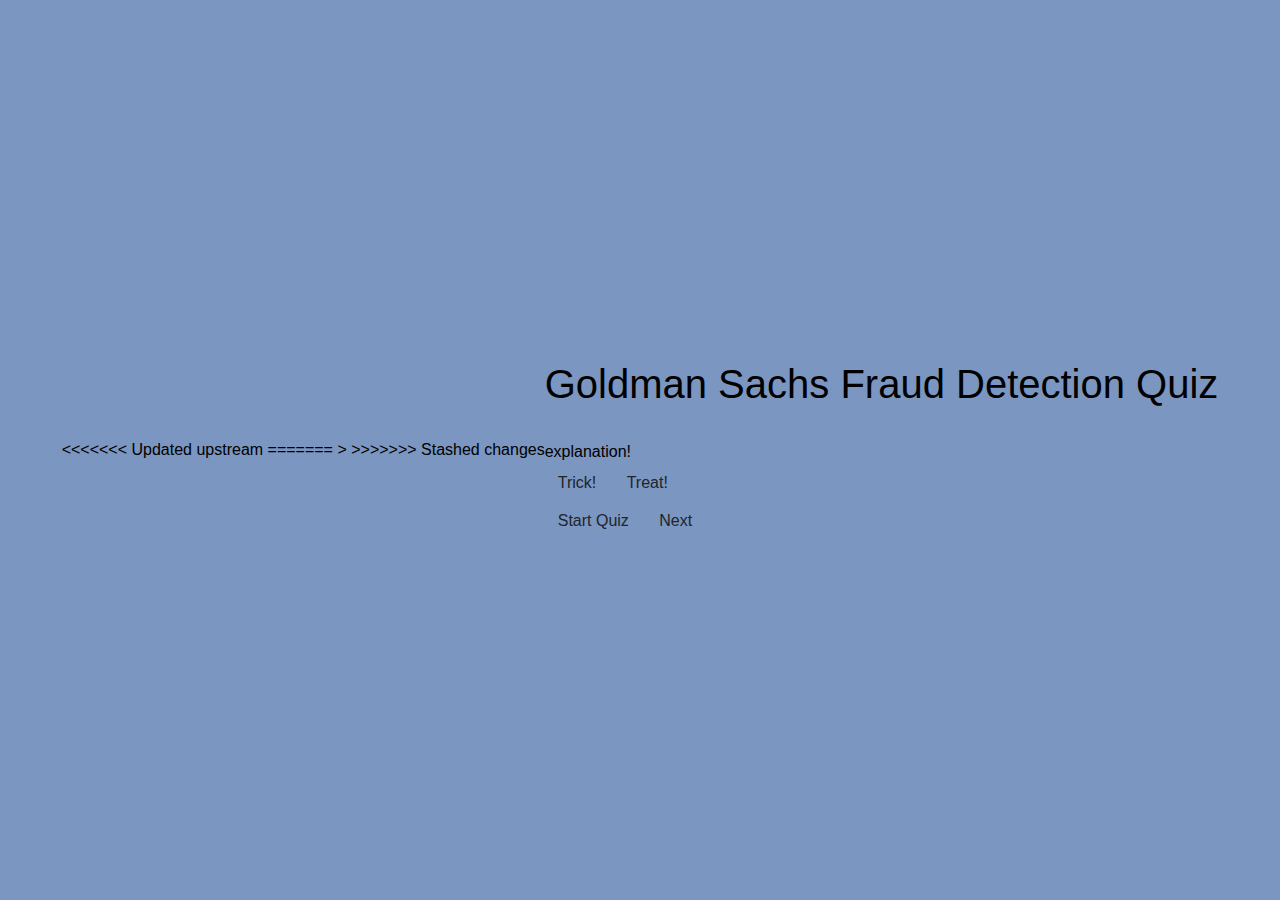
==== index.html @ b5e79e9a "213" ====
<!DOCTYPE html>
<html lang="en">
<head>
    <meta charset="UTF-8">
    <meta name="viewport" content="width=device-width, initial-scale=1.0">
    <title>Fraud Detection Quiz</title>
    <link rel="stylesheet" href="https://cdn.jsdelivr.net/npm/bootstrap@4.4.1/dist/css/bootstrap.min.css" integrity="sha384-Vkoo8x4CGsO3+Hhxv8T/Q5PaXtkKtu6ug5TOeNV6gBiFeWPGFN9MuhOf23Q9Ifjh" crossorigin="anonymous">
    <link rel="stylesheet" href="styles.css">
</head>
<<<<<<< Updated upstream
<body>
=======
<body>>
    </nav>
>>>>>>> Stashed changes
    <div class="quiz-container">
        <h1>Goldman Sachs Fraud Detection Quiz</h1>
        <img id = "question-img">
        <div id = "explanation" class = "hide">explanation!</div>
        <div id="buttons" class="btn-container">
            <button id = "trick" class = "btn hide">Trick!</button>
            <button id = "treat" class = "btn hide">Treat!</button>
        </div>

        <div class="controls">
            <button id="start-btn" class="btn">Start Quiz</button>
            <button id="next-btn" class="btn hide">Next</button>
        </div>
    </div>
    <script src="script.js"></script>
</body>
</html>
---- styles.css ----
/* Base Styles */
body {
    font-family: 'Red Hat Display', sans-serif;
    background-color: rgb(122, 150, 193);
    color: black;
    display: flex;
    justify-content: center;
    align-items: center;
    height: 100vh;
    margin: 0;
    padding: 0;
}

/* Container */
.container {
    width: 100%;
    max-width: 1200px;
    position: relative;
}

/* Header */
header {
    position: absolute;
    top: -30%;
    left: 0;
    width: 100%;
    display: flex;
    justify-content: space-between;
    align-items: center;
    padding: 20px 30px;
    box-sizing: border-box;
}

.logo {
    height: 70px;
    width: auto;
}

/* Spookify Button */
.spookify-btn {
    background-color: black;
    color: white;
    border: none;
    padding: 10px 20px;
    cursor: pointer;
    font-size: 18px;
    border-radius: 5px;
    outline: none;
}

.spookify-btn:hover {
    background-color: white;
    color: black;
}

/* Main Content Layout */
.content {
    display: flex;
    align-items: center;
    justify-content: space-between;
    padding-top: 100px; /* Creates space from the header */
    padding-right: 30px; /* Adds space on the right side */
    padding-left: 30px; /* Adds space on the left side */
    padding-bottom: 100px;
}

/* Welcome Text */
.welcome-text {
    max-width: 50%;
    padding-left: 30px;
    color: #fff;
}

.welcome-text h1 {
    font-size: 70px;
    margin: 0;
    line-height: 1.2;
}

.welcome-text p {
    font-size: 34px;
    margin-top: 10px;
}

/* Sign-In Box */
.sign-in-box {
    background-color: white;
    border-radius: 15px;
    padding: 30px;
    box-shadow: 0 4px 8px rgba(0, 0, 0, 0.2);
    width: 400px;
    display: inline-block;
    margin-right: 30px; /* Adds margin to ensure it doesn't touch the right side */
}

form {
    display: flex;
    flex-direction: column;
}

input[type="text"], input[type="password"] {
    padding: 15px;
    margin: 15px 0;
    font-size: 18px;
    border: 1px solid #ccc;
    border-radius: 15px;
}

.submit-btn {
    background-color: rgb(122, 150, 193);
    color: white;
    padding: 15px;
    padding-right: 30px; /* Added extra padding to the right */
    font-size: 18px;
    border: none;
    border-radius: 15px;
    cursor: pointer;
    margin-top: 15px;
}

.submit-btn:hover {
    background-color: black;
}

/* Spooky Mode Styles */
.spooky-mode body {
    background-color: black;
    color: white;
}

.spooky-mode .sign-in-box {
    background-color: #2c003e;
}

.spooky-mode .submit-btn {
    background-color: #640032;
}

.spooky-mode .spookify-btn {
    background-color: #640032;
    color: #ff006e;
}
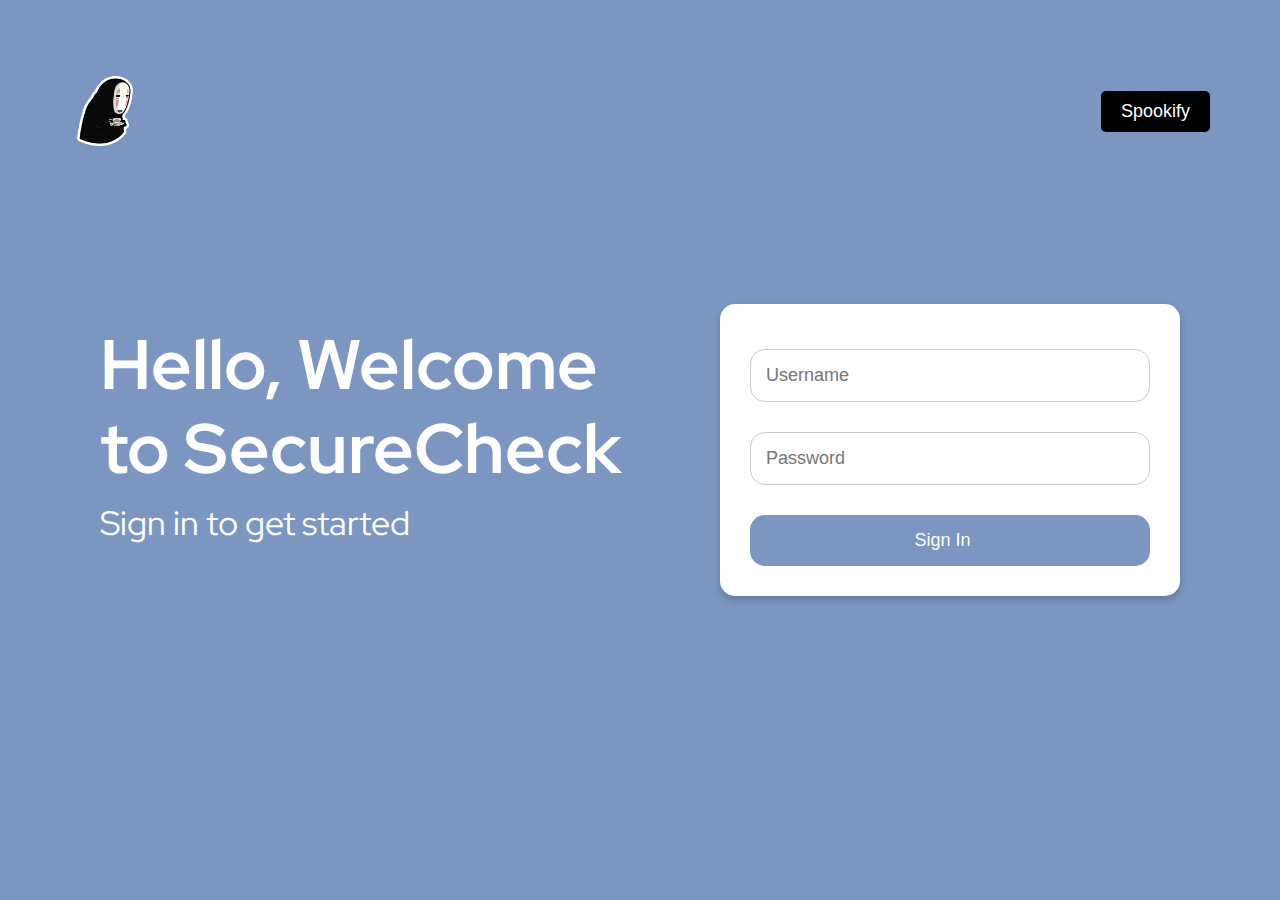
==== commit cb286c76: "213" ====
--- a/index.html
+++ b/index.html
@@ -3,30 +3,34 @@
 <head>
     <meta charset="UTF-8">
     <meta name="viewport" content="width=device-width, initial-scale=1.0">
-    <title>Fraud Detection Quiz</title>
-    <link rel="stylesheet" href="https://cdn.jsdelivr.net/npm/bootstrap@4.4.1/dist/css/bootstrap.min.css" integrity="sha384-Vkoo8x4CGsO3+Hhxv8T/Q5PaXtkKtu6ug5TOeNV6gBiFeWPGFN9MuhOf23Q9Ifjh" crossorigin="anonymous">
+    <title>SecureCheck - Sign In</title>
+    <link rel="preconnect" href="https://fonts.googleapis.com">
+    <link rel="preconnect" href="https://fonts.gstatic.com" crossorigin>
+    <link href="https://fonts.googleapis.com/css2?family=Red+Hat+Display:wght@500&display=swap" rel="stylesheet">
     <link rel="stylesheet" href="styles.css">
 </head>
-<<<<<<< Updated upstream
 <body>
-=======
-<body>>
-    </nav>
->>>>>>> Stashed changes
-    <div class="quiz-container">
-        <h1>Goldman Sachs Fraud Detection Quiz</h1>
-        <img id = "question-img">
-        <div id = "explanation" class = "hide">explanation!</div>
-        <div id="buttons" class="btn-container">
-            <button id = "trick" class = "btn hide">Trick!</button>
-            <button id = "treat" class = "btn hide">Treat!</button>
-        </div>
-
-        <div class="controls">
-            <button id="start-btn" class="btn">Start Quiz</button>
-            <button id="next-btn" class="btn hide">Next</button>
-        </div>
+    <div class="container">
+        <header>
+            <img src="noface.png" alt="SecureCheck Logo" class="logo">
+            <button id="spookify-btn" class="spookify-btn">Spookify</button>
+        </header>
+        <main>
+            <div class="content">
+                <div class="welcome-text">
+                    <h1>Hello, Welcome to SecureCheck</h1>
+                    <p>Sign in to get started</p>
+                </div>
+                <div class="sign-in-box">
+                    <form id="sign-in-form" action="kahoot.html">
+                        <input type="text" id="username" placeholder="Username" required>
+                        <input type="password" id="password" placeholder="Password" required>
+                        <button type="submit" class="submit-btn">Sign In</button>
+                    </form>
+                </div>
+            </div>
+        </main>
     </div>
     <script src="script.js"></script>
 </body>
-</html>
+</html>--- a/styles.css
+++ b/styles.css
@@ -80,6 +80,7 @@
 .welcome-text p {
     font-size: 34px;
     margin-top: 10px;
+<<<<<<< Updated upstream
 }
 
 /* Sign-In Box */
@@ -139,4 +140,65 @@
 .spooky-mode .spookify-btn {
     background-color: #640032;
     color: #ff006e;
-}
+=======
+>>>>>>> Stashed changes
+}
+
+/* Sign-In Box */
+.sign-in-box {
+    background-color: white;
+    border-radius: 15px;
+    padding: 30px;
+    box-shadow: 0 4px 8px rgba(0, 0, 0, 0.2);
+    width: 400px;
+    display: inline-block;
+    margin-right: 30px; /* Adds margin to ensure it doesn't touch the right side */
+}
+
+form {
+    display: flex;
+    flex-direction: column;
+}
+
+input[type="text"], input[type="password"] {
+    padding: 15px;
+    margin: 15px 0;
+    font-size: 18px;
+    border: 1px solid #ccc;
+    border-radius: 15px;
+}
+
+.submit-btn {
+    background-color: rgb(122, 150, 193);
+    color: white;
+    padding: 15px;
+    padding-right: 30px; /* Added extra padding to the right */
+    font-size: 18px;
+    border: none;
+    border-radius: 15px;
+    cursor: pointer;
+    margin-top: 15px;
+}
+
+.submit-btn:hover {
+    background-color: black;
+}
+
+/* Spooky Mode Styles */
+.spooky-mode body {
+    background-color: black;
+    color: white;
+}
+
+.spooky-mode .sign-in-box {
+    background-color: #2c003e;
+}
+
+.spooky-mode .submit-btn {
+    background-color: #640032;
+}
+
+.spooky-mode .spookify-btn {
+    background-color: #640032;
+    color: #ff006e;
+}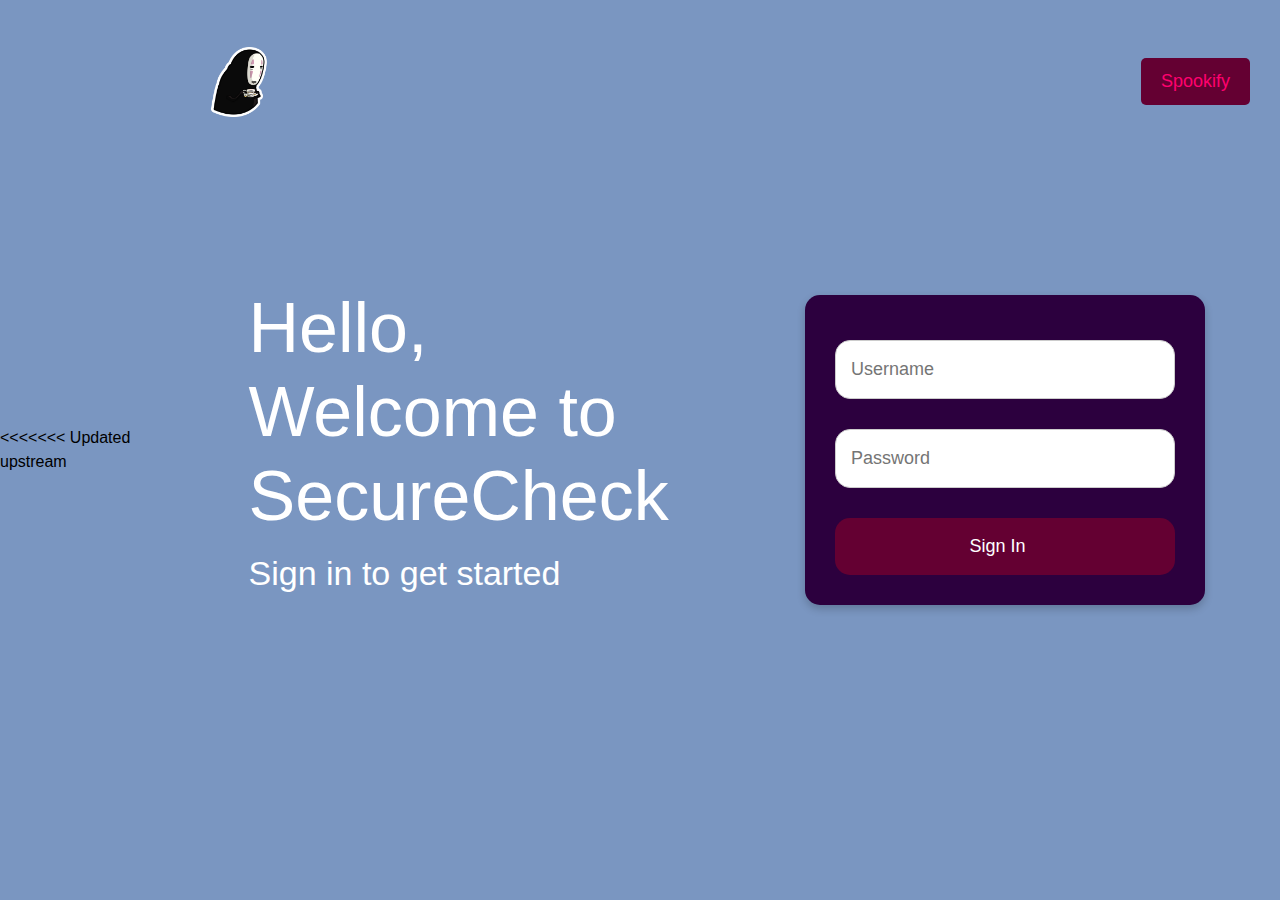
==== commit 32e7dcff: "123" ====
--- a/index.html
+++ b/index.html
@@ -3,14 +3,13 @@
 <head>
     <meta charset="UTF-8">
     <meta name="viewport" content="width=device-width, initial-scale=1.0">
-    <title>SecureCheck - Sign In</title>
-    <link rel="preconnect" href="https://fonts.googleapis.com">
-    <link rel="preconnect" href="https://fonts.gstatic.com" crossorigin>
-    <link href="https://fonts.googleapis.com/css2?family=Red+Hat+Display:wght@500&display=swap" rel="stylesheet">
+    <title>Fraud Detection Quiz</title>
+    <link rel="stylesheet" href="https://cdn.jsdelivr.net/npm/bootstrap@4.4.1/dist/css/bootstrap.min.css" integrity="sha384-Vkoo8x4CGsO3+Hhxv8T/Q5PaXtkKtu6ug5TOeNV6gBiFeWPGFN9MuhOf23Q9Ifjh" crossorigin="anonymous">
     <link rel="stylesheet" href="styles.css">
 </head>
+<<<<<<< Updated upstream
 <body>
-    <div class="container">
+    <div class="container spooky-mode">
         <header>
             <img src="noface.png" alt="SecureCheck Logo" class="logo">
             <button id="spookify-btn" class="spookify-btn">Spookify</button>
@@ -33,4 +32,4 @@
     </div>
     <script src="script.js"></script>
 </body>
-</html>+</html>
--- a/styles.css
+++ b/styles.css
@@ -80,7 +80,6 @@
 .welcome-text p {
     font-size: 34px;
     margin-top: 10px;
-<<<<<<< Updated upstream
 }
 
 /* Sign-In Box */
@@ -140,8 +139,6 @@
 .spooky-mode .spookify-btn {
     background-color: #640032;
     color: #ff006e;
-=======
->>>>>>> Stashed changes
 }
 
 /* Sign-In Box */
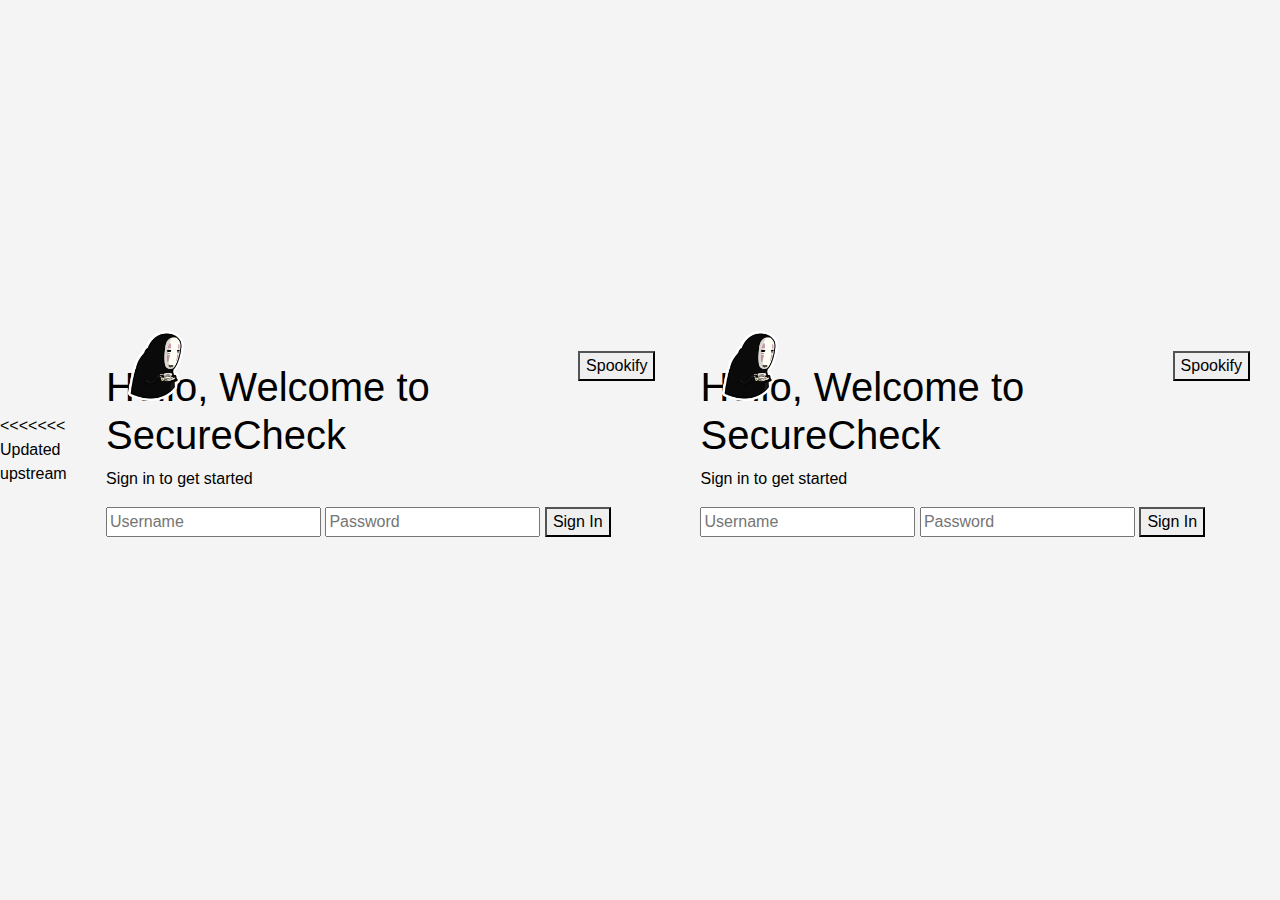
==== commit dd9789e0: "123" ====
--- a/index.html
+++ b/index.html
@@ -33,3 +33,39 @@
     <script src="script.js"></script>
 </body>
 </html>
+<!DOCTYPE html>
+<html lang="en">
+<head>
+    <meta charset="UTF-8">
+    <meta name="viewport" content="width=device-width, initial-scale=1.0">
+    <title>SecureCheck - Sign In</title>
+    <link rel="preconnect" href="https://fonts.googleapis.com">
+    <link rel="preconnect" href="https://fonts.gstatic.com" crossorigin>
+    <link href="https://fonts.googleapis.com/css2?family=Red+Hat+Display:wght@500&display=swap" rel="stylesheet">
+    <link rel="stylesheet" href="styles.css">
+</head>
+<body>
+    <div class="container">
+        <header>
+            <img src="noface.png" alt="SecureCheck Logo" class="logo">
+            <button id="spookify-btn" class="spookify-btn">Spookify</button>
+        </header>
+        <main>
+            <div class="content">
+                <div class="welcome-text">
+                    <h1>Hello, Welcome to SecureCheck</h1>
+                    <p>Sign in to get started</p>
+                </div>
+                <div class="sign-in-box">
+                    <form id="sign-in-form" action="kahoot.html">
+                        <input type="text" id="username" placeholder="Username" required>
+                        <input type="password" id="password" placeholder="Password" required>
+                        <button type="submit" class="submit-btn">Sign In</button>
+                    </form>
+                </div>
+            </div>
+        </main>
+    </div>
+    <script src="script.js"></script>
+</body>
+</html>--- a/styles.css
+++ b/styles.css
@@ -4,6 +4,8 @@
     background-color: rgb(122, 150, 193);
     color: black;
     display: flex;
+    font-family: Arial, sans-serif;
+    background-color: #f4f4f4;
     justify-content: center;
     align-items: center;
     height: 100vh;
@@ -34,6 +36,16 @@
 .logo {
     height: 70px;
     width: auto;
+.quiz-container {
+    position: relative;
+    width: 100%;
+    height: 60%;
+    text-align: center;
+    border: 2px solid #333;
+    border-radius: 10px;
+    padding: 20px;
+    background-color: #fff;
+    box-shadow: 0 4px 8px rgba(0, 0, 0, 0.2);
 }
 
 /* Spookify Button */
--- a/styles.css
+++ b/styles.css
@@ -4,6 +4,8 @@
     background-color: rgb(122, 150, 193);
     color: black;
     display: flex;
+    font-family: Arial, sans-serif;
+    background-color: #f4f4f4;
     justify-content: center;
     align-items: center;
     height: 100vh;
@@ -34,6 +36,16 @@
 .logo {
     height: 70px;
     width: auto;
+.quiz-container {
+    position: relative;
+    width: 100%;
+    height: 60%;
+    text-align: center;
+    border: 2px solid #333;
+    border-radius: 10px;
+    padding: 20px;
+    background-color: #fff;
+    box-shadow: 0 4px 8px rgba(0, 0, 0, 0.2);
 }
 
 /* Spookify Button */
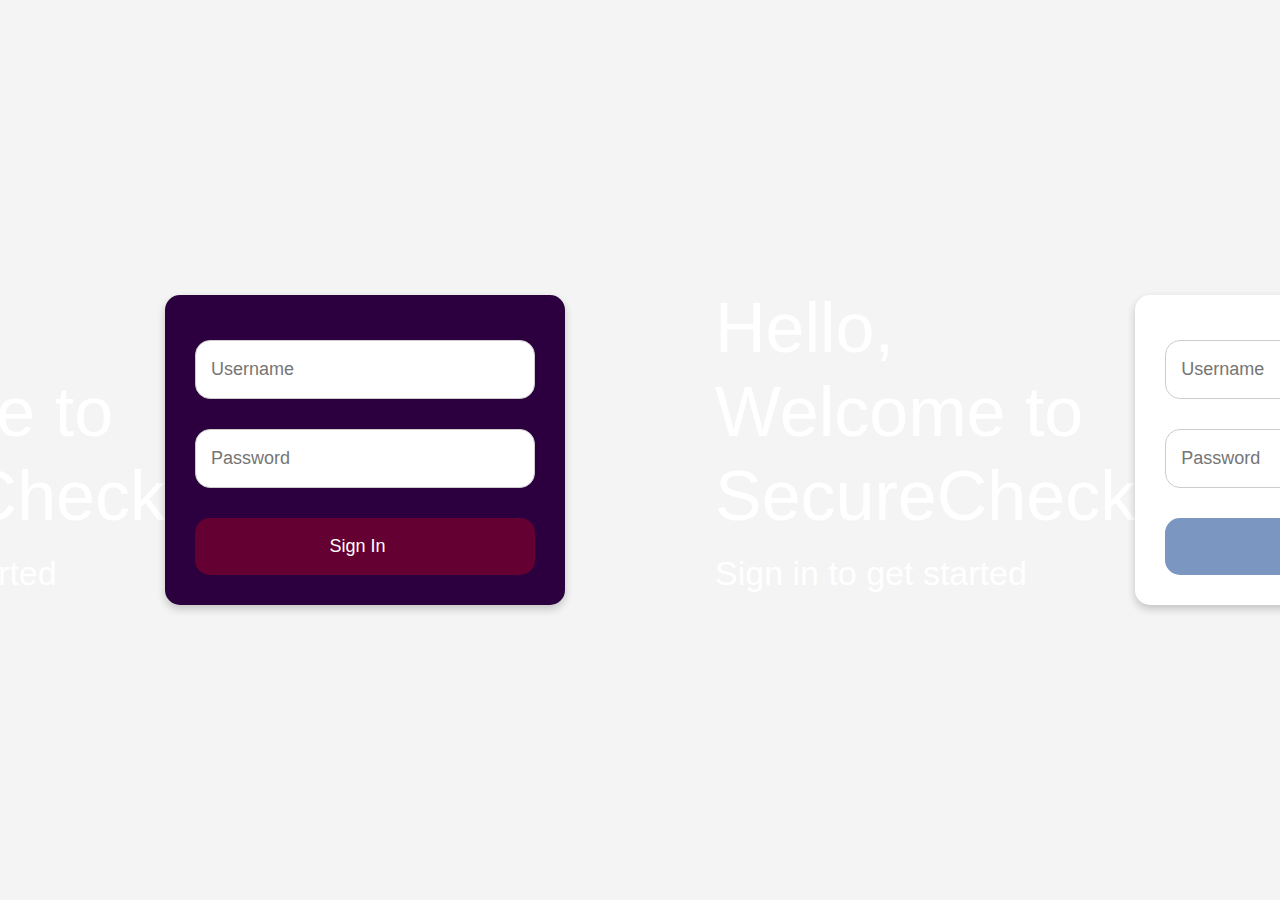
==== commit d2999618: "buttons" ====
--- a/index.html
+++ b/index.html
@@ -7,7 +7,6 @@
     <link rel="stylesheet" href="https://cdn.jsdelivr.net/npm/bootstrap@4.4.1/dist/css/bootstrap.min.css" integrity="sha384-Vkoo8x4CGsO3+Hhxv8T/Q5PaXtkKtu6ug5TOeNV6gBiFeWPGFN9MuhOf23Q9Ifjh" crossorigin="anonymous">
     <link rel="stylesheet" href="styles.css">
 </head>
-<<<<<<< Updated upstream
 <body>
     <div class="container spooky-mode">
         <header>
--- a/styles.css
+++ b/styles.css
@@ -13,12 +13,6 @@
     padding: 0;
 }
 
-/* Container */
-.container {
-    width: 100%;
-    max-width: 1200px;
-    position: relative;
-}
 
 /* Header */
 header {
@@ -36,6 +30,7 @@
 .logo {
     height: 70px;
     width: auto;
+}
 .quiz-container {
     position: relative;
     width: 100%;
--- a/styles.css
+++ b/styles.css
@@ -13,12 +13,6 @@
     padding: 0;
 }
 
-/* Container */
-.container {
-    width: 100%;
-    max-width: 1200px;
-    position: relative;
-}
 
 /* Header */
 header {
@@ -36,6 +30,7 @@
 .logo {
     height: 70px;
     width: auto;
+}
 .quiz-container {
     position: relative;
     width: 100%;
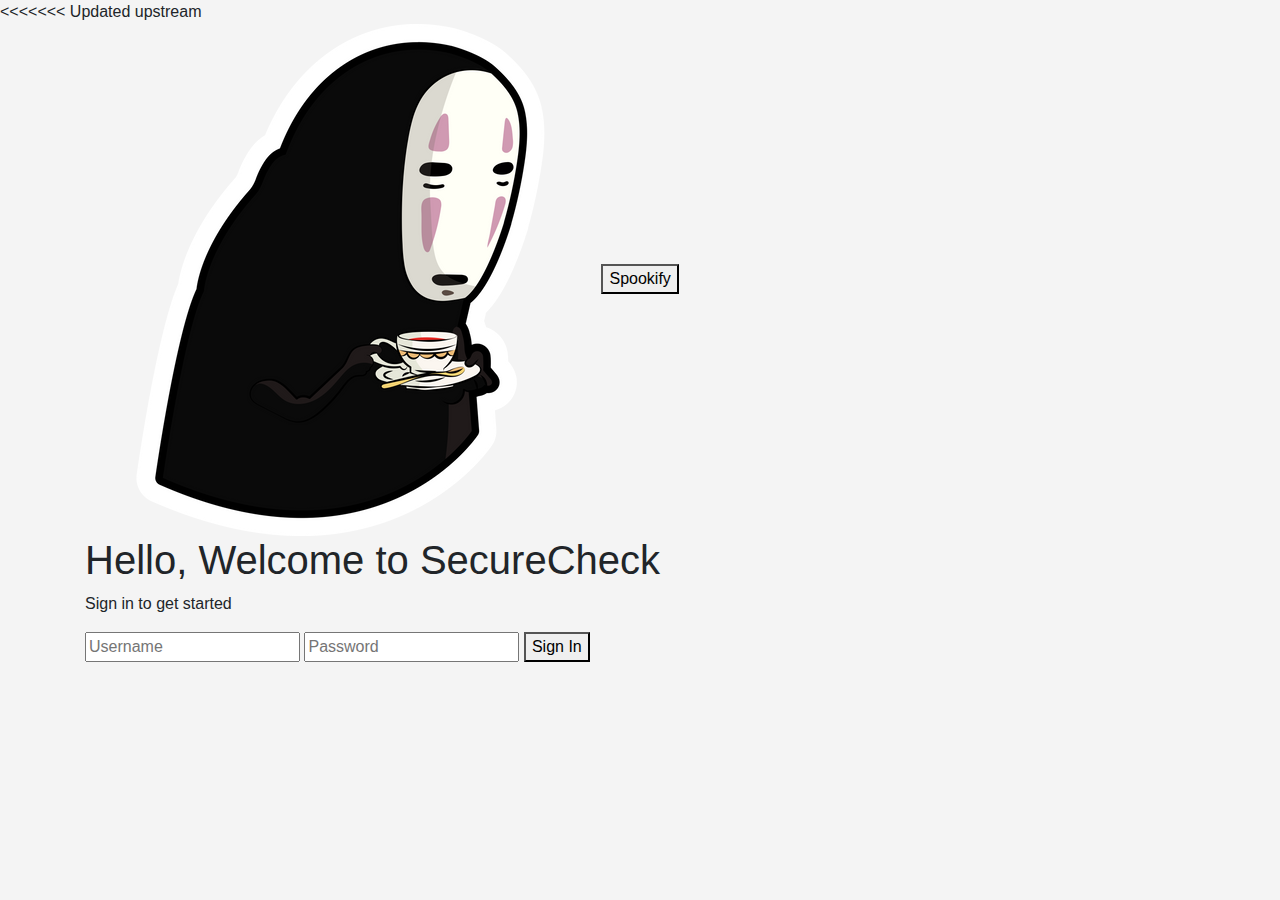
==== commit 7cdc7095: "Merge branch 'main' into backend_fraud_detection" ====
--- a/index.html
+++ b/index.html
@@ -7,6 +7,7 @@
     <link rel="stylesheet" href="https://cdn.jsdelivr.net/npm/bootstrap@4.4.1/dist/css/bootstrap.min.css" integrity="sha384-Vkoo8x4CGsO3+Hhxv8T/Q5PaXtkKtu6ug5TOeNV6gBiFeWPGFN9MuhOf23Q9Ifjh" crossorigin="anonymous">
     <link rel="stylesheet" href="styles.css">
 </head>
+<<<<<<< Updated upstream
 <body>
     <div class="container spooky-mode">
         <header>
@@ -32,39 +33,3 @@
     <script src="script.js"></script>
 </body>
 </html>
-<!DOCTYPE html>
-<html lang="en">
-<head>
-    <meta charset="UTF-8">
-    <meta name="viewport" content="width=device-width, initial-scale=1.0">
-    <title>SecureCheck - Sign In</title>
-    <link rel="preconnect" href="https://fonts.googleapis.com">
-    <link rel="preconnect" href="https://fonts.gstatic.com" crossorigin>
-    <link href="https://fonts.googleapis.com/css2?family=Red+Hat+Display:wght@500&display=swap" rel="stylesheet">
-    <link rel="stylesheet" href="styles.css">
-</head>
-<body>
-    <div class="container">
-        <header>
-            <img src="noface.png" alt="SecureCheck Logo" class="logo">
-            <button id="spookify-btn" class="spookify-btn">Spookify</button>
-        </header>
-        <main>
-            <div class="content">
-                <div class="welcome-text">
-                    <h1>Hello, Welcome to SecureCheck</h1>
-                    <p>Sign in to get started</p>
-                </div>
-                <div class="sign-in-box">
-                    <form id="sign-in-form" action="kahoot.html">
-                        <input type="text" id="username" placeholder="Username" required>
-                        <input type="password" id="password" placeholder="Password" required>
-                        <button type="submit" class="submit-btn">Sign In</button>
-                    </form>
-                </div>
-            </div>
-        </main>
-    </div>
-    <script src="script.js"></script>
-</body>
-</html>--- a/styles.css
+++ b/styles.css
@@ -1,36 +1,12 @@
-/* Base Styles */
 body {
-    font-family: 'Red Hat Display', sans-serif;
-    background-color: rgb(122, 150, 193);
-    color: black;
-    display: flex;
     font-family: Arial, sans-serif;
     background-color: #f4f4f4;
     justify-content: center;
     align-items: center;
     height: 100vh;
     margin: 0;
-    padding: 0;
 }
 
-
-/* Header */
-header {
-    position: absolute;
-    top: -30%;
-    left: 0;
-    width: 100%;
-    display: flex;
-    justify-content: space-between;
-    align-items: center;
-    padding: 20px 30px;
-    box-sizing: border-box;
-}
-
-.logo {
-    height: 70px;
-    width: auto;
-}
 .quiz-container {
     position: relative;
     width: 100%;
@@ -43,166 +19,50 @@
     box-shadow: 0 4px 8px rgba(0, 0, 0, 0.2);
 }
 
-/* Spookify Button */
-.spookify-btn {
-    background-color: black;
-    color: white;
+.btn {
+    background-color: #0071c5;
+    color: #fff;
     border: none;
     padding: 10px 20px;
     cursor: pointer;
-    font-size: 18px;
+    font-size: 16px;
+    margin: 5px;
     border-radius: 5px;
     outline: none;
 }
 
-.spookify-btn:hover {
-    background-color: white;
-    color: black;
+.btn:hover {
+    background-color: #005b9f;
 }
 
-/* Main Content Layout */
-.content {
+.btn-container {
     display: flex;
-    align-items: center;
-    justify-content: space-between;
-    padding-top: 100px; /* Creates space from the header */
-    padding-right: 30px; /* Adds space on the right side */
-    padding-left: 30px; /* Adds space on the left side */
-    padding-bottom: 100px;
+    flex-direction: row;
+    width:100%;
+}
+#question-img{
+    max-height: 75%;
+}
+#explanation{
+    position: absolute;
+    width:100%;
+}
+#trick{
+    width:50%;
+}
+#treat{
+    width:50%;
 }
 
-/* Welcome Text */
-.welcome-text {
-    max-width: 50%;
-    padding-left: 30px;
-    color: #fff;
+.controls {
+    margin-top: 20px;
 }
 
-.welcome-text h1 {
-    font-size: 70px;
-    margin: 0;
-    line-height: 1.2;
+.hide {
+    display: none;
 }
 
-.welcome-text p {
-    font-size: 34px;
-    margin-top: 10px;
+#result {
+    font-size: 20px;
+    margin-top: 20px;
 }
-
-/* Sign-In Box */
-.sign-in-box {
-    background-color: white;
-    border-radius: 15px;
-    padding: 30px;
-    box-shadow: 0 4px 8px rgba(0, 0, 0, 0.2);
-    width: 400px;
-    display: inline-block;
-    margin-right: 30px; /* Adds margin to ensure it doesn't touch the right side */
-}
-
-form {
-    display: flex;
-    flex-direction: column;
-}
-
-input[type="text"], input[type="password"] {
-    padding: 15px;
-    margin: 15px 0;
-    font-size: 18px;
-    border: 1px solid #ccc;
-    border-radius: 15px;
-}
-
-.submit-btn {
-    background-color: rgb(122, 150, 193);
-    color: white;
-    padding: 15px;
-    padding-right: 30px; /* Added extra padding to the right */
-    font-size: 18px;
-    border: none;
-    border-radius: 15px;
-    cursor: pointer;
-    margin-top: 15px;
-}
-
-.submit-btn:hover {
-    background-color: black;
-}
-
-/* Spooky Mode Styles */
-.spooky-mode body {
-    background-color: black;
-    color: white;
-}
-
-.spooky-mode .sign-in-box {
-    background-color: #2c003e;
-}
-
-.spooky-mode .submit-btn {
-    background-color: #640032;
-}
-
-.spooky-mode .spookify-btn {
-    background-color: #640032;
-    color: #ff006e;
-}
-
-/* Sign-In Box */
-.sign-in-box {
-    background-color: white;
-    border-radius: 15px;
-    padding: 30px;
-    box-shadow: 0 4px 8px rgba(0, 0, 0, 0.2);
-    width: 400px;
-    display: inline-block;
-    margin-right: 30px; /* Adds margin to ensure it doesn't touch the right side */
-}
-
-form {
-    display: flex;
-    flex-direction: column;
-}
-
-input[type="text"], input[type="password"] {
-    padding: 15px;
-    margin: 15px 0;
-    font-size: 18px;
-    border: 1px solid #ccc;
-    border-radius: 15px;
-}
-
-.submit-btn {
-    background-color: rgb(122, 150, 193);
-    color: white;
-    padding: 15px;
-    padding-right: 30px; /* Added extra padding to the right */
-    font-size: 18px;
-    border: none;
-    border-radius: 15px;
-    cursor: pointer;
-    margin-top: 15px;
-}
-
-.submit-btn:hover {
-    background-color: black;
-}
-
-/* Spooky Mode Styles */
-.spooky-mode body {
-    background-color: black;
-    color: white;
-}
-
-.spooky-mode .sign-in-box {
-    background-color: #2c003e;
-}
-
-.spooky-mode .submit-btn {
-    background-color: #640032;
-}
-
-.spooky-mode .spookify-btn {
-    background-color: #640032;
-    color: #ff006e;
-}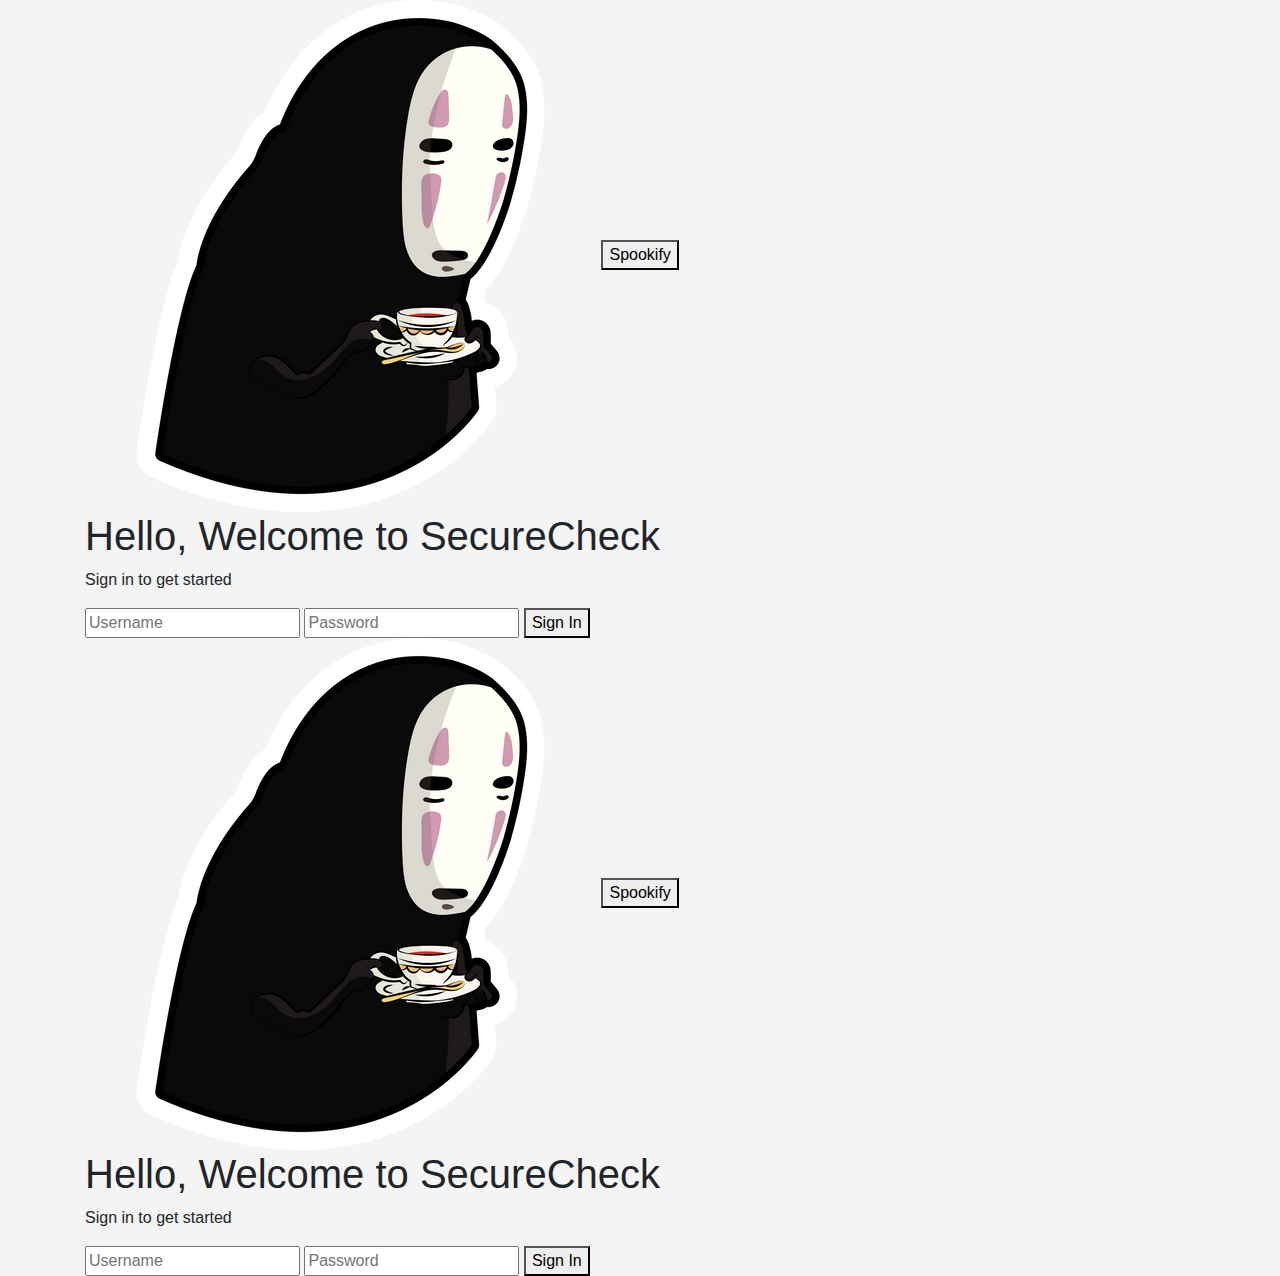
==== commit 3ffd4ac8: "Merge branch 'sahas'" ====
--- a/index.html
+++ b/index.html
@@ -7,7 +7,6 @@
     <link rel="stylesheet" href="https://cdn.jsdelivr.net/npm/bootstrap@4.4.1/dist/css/bootstrap.min.css" integrity="sha384-Vkoo8x4CGsO3+Hhxv8T/Q5PaXtkKtu6ug5TOeNV6gBiFeWPGFN9MuhOf23Q9Ifjh" crossorigin="anonymous">
     <link rel="stylesheet" href="styles.css">
 </head>
-<<<<<<< Updated upstream
 <body>
     <div class="container spooky-mode">
         <header>
@@ -33,3 +32,39 @@
     <script src="script.js"></script>
 </body>
 </html>
+<!DOCTYPE html>
+<html lang="en">
+<head>
+    <meta charset="UTF-8">
+    <meta name="viewport" content="width=device-width, initial-scale=1.0">
+    <title>SecureCheck - Sign In</title>
+    <link rel="preconnect" href="https://fonts.googleapis.com">
+    <link rel="preconnect" href="https://fonts.gstatic.com" crossorigin>
+    <link href="https://fonts.googleapis.com/css2?family=Red+Hat+Display:wght@500&display=swap" rel="stylesheet">
+    <link rel="stylesheet" href="styles.css">
+</head>
+<body>
+    <div class="container">
+        <header>
+            <img src="noface.png" alt="SecureCheck Logo" class="logo">
+            <button id="spookify-btn" class="spookify-btn">Spookify</button>
+        </header>
+        <main>
+            <div class="content">
+                <div class="welcome-text">
+                    <h1>Hello, Welcome to SecureCheck</h1>
+                    <p>Sign in to get started</p>
+                </div>
+                <div class="sign-in-box">
+                    <form id="sign-in-form" action="kahoot.html">
+                        <input type="text" id="username" placeholder="Username" required>
+                        <input type="password" id="password" placeholder="Password" required>
+                        <button type="submit" class="submit-btn">Sign In</button>
+                    </form>
+                </div>
+            </div>
+        </main>
+    </div>
+    <script src="script.js"></script>
+</body>
+</html>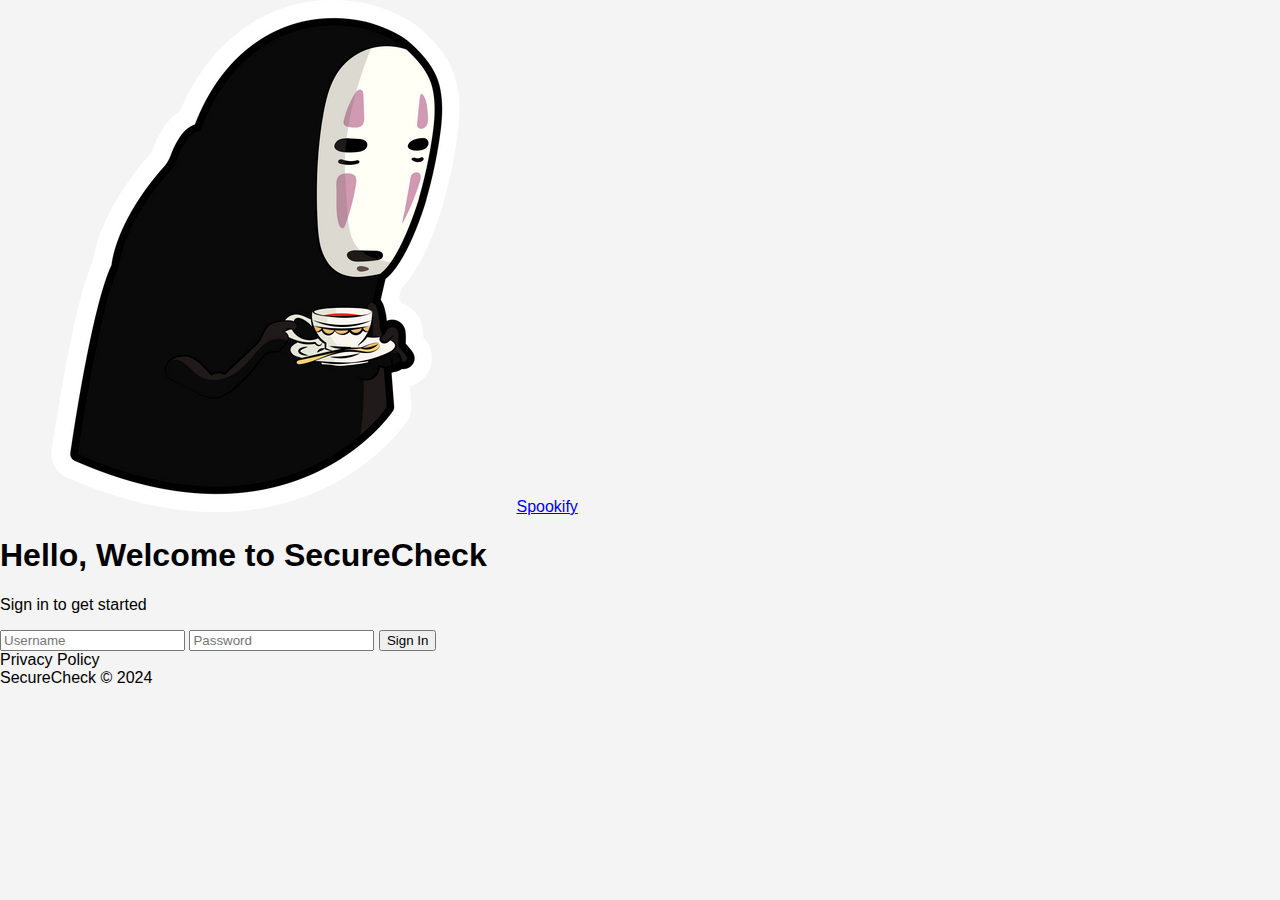
==== commit 1caed4e9: "Update index.html" ====
--- a/index.html
+++ b/index.html
@@ -3,15 +3,17 @@
 <head>
     <meta charset="UTF-8">
     <meta name="viewport" content="width=device-width, initial-scale=1.0">
-    <title>Fraud Detection Quiz</title>
-    <link rel="stylesheet" href="https://cdn.jsdelivr.net/npm/bootstrap@4.4.1/dist/css/bootstrap.min.css" integrity="sha384-Vkoo8x4CGsO3+Hhxv8T/Q5PaXtkKtu6ug5TOeNV6gBiFeWPGFN9MuhOf23Q9Ifjh" crossorigin="anonymous">
+    <title>SecureCheck - Sign In</title>
+    <link rel="preconnect" href="https://fonts.googleapis.com">
+    <link rel="preconnect" href="https://fonts.gstatic.com" crossorigin>
+    <link href="https://fonts.googleapis.com/css2?family=Red+Hat+Display:wght@500&display=swap" rel="stylesheet">
     <link rel="stylesheet" href="styles.css">
 </head>
 <body>
-    <div class="container spooky-mode">
+    <div class="container">
         <header>
             <img src="noface.png" alt="SecureCheck Logo" class="logo">
-            <button id="spookify-btn" class="spookify-btn">Spookify</button>
+            <a href="spooky.html" id="spookify-btn" class="spookify-btn">Spookify</a>
         </header>
         <main>
             <div class="content">
@@ -28,43 +30,12 @@
                 </div>
             </div>
         </main>
+        <!-- Footer -->
+        <footer class="footer">
+            <div class="footer-left">Privacy Policy</div>
+            <div class="footer-right">SecureCheck © 2024</div>
+        </footer>
     </div>
     <script src="script.js"></script>
 </body>
 </html>
-<!DOCTYPE html>
-<html lang="en">
-<head>
-    <meta charset="UTF-8">
-    <meta name="viewport" content="width=device-width, initial-scale=1.0">
-    <title>SecureCheck - Sign In</title>
-    <link rel="preconnect" href="https://fonts.googleapis.com">
-    <link rel="preconnect" href="https://fonts.gstatic.com" crossorigin>
-    <link href="https://fonts.googleapis.com/css2?family=Red+Hat+Display:wght@500&display=swap" rel="stylesheet">
-    <link rel="stylesheet" href="styles.css">
-</head>
-<body>
-    <div class="container">
-        <header>
-            <img src="noface.png" alt="SecureCheck Logo" class="logo">
-            <button id="spookify-btn" class="spookify-btn">Spookify</button>
-        </header>
-        <main>
-            <div class="content">
-                <div class="welcome-text">
-                    <h1>Hello, Welcome to SecureCheck</h1>
-                    <p>Sign in to get started</p>
-                </div>
-                <div class="sign-in-box">
-                    <form id="sign-in-form" action="kahoot.html">
-                        <input type="text" id="username" placeholder="Username" required>
-                        <input type="password" id="password" placeholder="Password" required>
-                        <button type="submit" class="submit-btn">Sign In</button>
-                    </form>
-                </div>
-            </div>
-        </main>
-    </div>
-    <script src="script.js"></script>
-</body>
-</html>